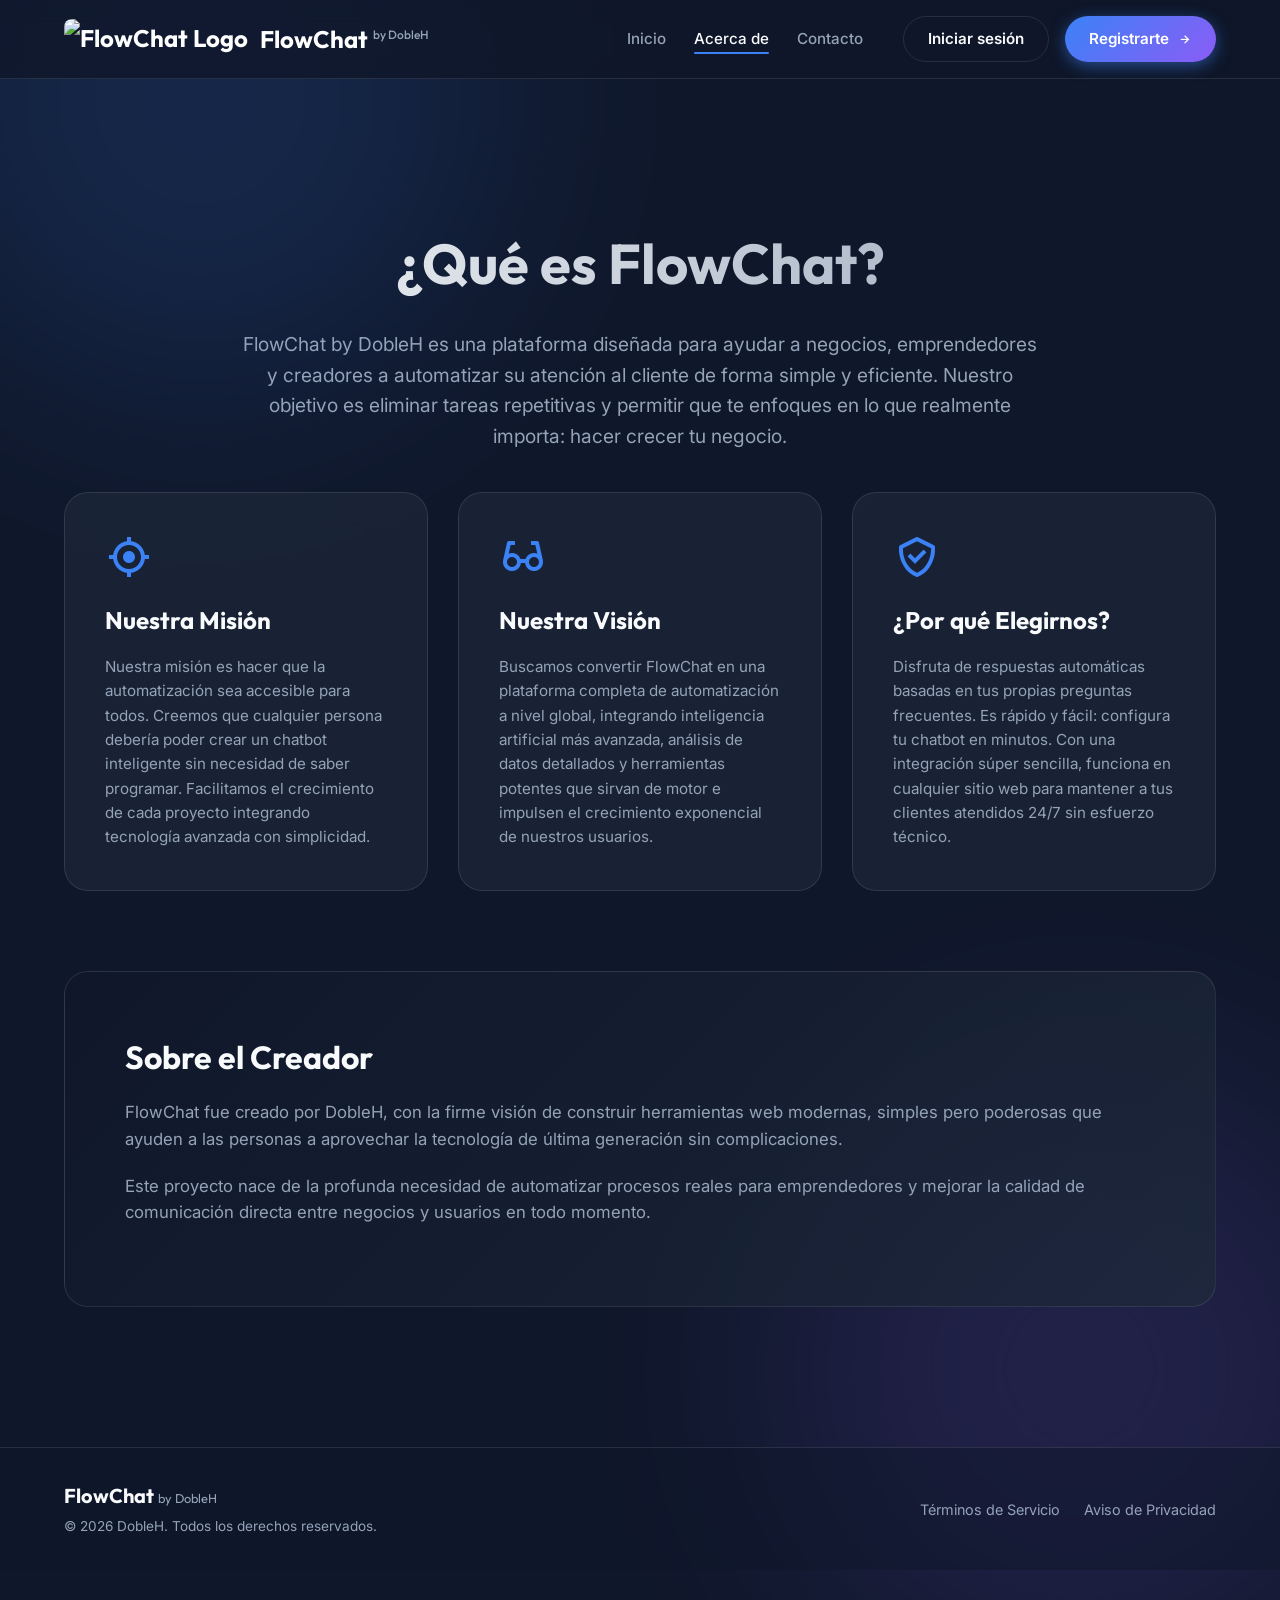
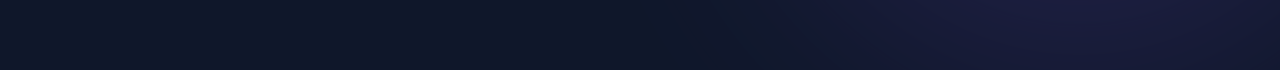
==== acerca-de.html @ f54330cd "ChatFlow By Doble H FlowChat By Doble H es una aplicación en fase beta enfocada en ofrecer una exper" ====
<!DOCTYPE html>
<html lang="es">
<head>
    <meta charset="UTF-8">
    <meta name="viewport" content="width=device-width, initial-scale=1.0">
    <title>Acerca de - FlowChat by DobleH</title>
    <!-- Google Fonts -->
    <link rel="preconnect" href="https://fonts.googleapis.com">
    <link rel="preconnect" href="https://fonts.gstatic.com" crossorigin>
    <link href="https://fonts.googleapis.com/css2?family=Inter:wght@400;500;600;700&family=Outfit:wght@500;700&display=swap" rel="stylesheet">
    <!-- BoxIcons para iconos -->
    <link href='https://unpkg.com/boxicons@2.1.4/css/boxicons.min.css' rel='stylesheet'>
    <link rel="stylesheet" href="styles.css">
    <style>
        .about-header {
            text-align: center;
            padding: 80px 0 40px;
        }

        .about-title {
            font-size: 3.5rem;
            margin-bottom: 20px;
        }

        .about-description {
            font-size: 1.2rem;
            color: var(--text-secondary);
            max-width: 800px;
            margin: 0 auto;
        }

        .about-grid {
            display: grid;
            grid-template-columns: repeat(auto-fit, minmax(300px, 1fr));
            gap: 30px;
            margin-bottom: 80px;
        }

        .about-card {
            background: var(--bg-glass);
            backdrop-filter: blur(16px);
            -webkit-backdrop-filter: blur(16px);
            border: 1px solid var(--border-glass);
            border-radius: var(--radius-lg);
            padding: 40px;
            transition: var(--transition);
        }

        .about-card:hover {
            transform: translateY(-5px);
            box-shadow: 0 10px 30px rgba(0,0,0,0.5);
            border-color: rgba(255, 255, 255, 0.2);
        }

        .about-card i {
            font-size: 3rem;
            color: var(--primary-color);
            margin-bottom: 20px;
            display: inline-block;
        }

        .about-card h3 {
            font-family: var(--font-heading);
            font-size: 1.5rem;
            margin-bottom: 16px;
            color: var(--text-primary);
        }

        .about-card p {
            color: var(--text-secondary);
            font-size: 0.95rem;
        }

        .creator-section {
            background: linear-gradient(135deg, rgba(15, 23, 42, 0.8), rgba(30, 41, 59, 0.8));
            border-radius: var(--radius-lg);
            border: 1px solid var(--border-glass);
            padding: 60px;
            text-align: left;
            display: flex;
            align-items: center;
            gap: 40px;
            margin-bottom: 80px;
        }

        .creator-info h3 {
            font-family: var(--font-heading);
            font-size: 2rem;
            margin-bottom: 16px;
        }

        .creator-info p {
            color: var(--text-secondary);
            font-size: 1.05rem;
            margin-bottom: 20px;
        }

        @media (max-width: 768px) {
            .creator-section {
                flex-direction: column;
                text-align: center;
                padding: 40px 20px;
            }
            .about-title {
                font-size: 2.5rem;
            }
        }
    </style>
</head>
<body>

    <!-- Header Navigation -->
    <header class="header">
        <div class="container header-content">
            <a href="index.html" class="logo">
                <img src="assets/logo.png" alt="FlowChat Logo">
                <span>FlowChat <span class="badge">by DobleH</span></span>
            </a>
            
            <button class="mobile-menu-btn" id="mobile-menu-btn">
                <i class='bx bx-menu'></i>
            </button>

            <nav class="nav-menu" id="nav-menu">
                <ul class="nav-links">
                    <li><a href="index.html">Inicio</a></li>
                    <li><a href="acerca-de.html" class="active">Acerca de</a></li>
                    <li><a href="contacto.html">Contacto</a></li>
                </ul>
                <div class="nav-auth">
                    <a href="https://flowchat-dh.base44.app" class="btn btn-outline" target="_blank" rel="noopener">Iniciar sesión</a>
                    <a href="https://flowchat-dh.base44.app" class="btn btn-primary btn-glow" target="_blank" rel="noopener">Registrarte <i class='bx bx-right-arrow-alt'></i></a>
                </div>
            </nav>
        </div>
    </header>

    <!-- Main Content -->
    <main class="main-content" style="display: block;">
        <div class="container">
            
            <div class="about-header fade-in">
                <h1 class="title about-title">¿Qué es FlowChat?</h1>
                <p class="about-description">FlowChat by DobleH es una plataforma diseñada para ayudar a negocios, emprendedores y creadores a automatizar su atención al cliente de forma simple y eficiente. Nuestro objetivo es eliminar tareas repetitivas y permitir que te enfoques en lo que realmente importa: hacer crecer tu negocio.</p>
            </div>

            <div class="about-grid">
                <div class="about-card fade-in">
                    <i class='bx bx-target-lock'></i>
                    <h3>Nuestra Misión</h3>
                    <p>Nuestra misión es hacer que la automatización sea accesible para todos. Creemos que cualquier persona debería poder crear un chatbot inteligente sin necesidad de saber programar. Facilitamos el crecimiento de cada proyecto integrando tecnología avanzada con simplicidad.</p>
                </div>

                <div class="about-card fade-in" style="transition-delay: 0.1s;">
                    <i class='bx bx-glasses'></i>
                    <h3>Nuestra Visión</h3>
                    <p>Buscamos convertir FlowChat en una plataforma completa de automatización a nivel global, integrando inteligencia artificial más avanzada, análisis de datos detallados y herramientas potentes que sirvan de motor e impulsen el crecimiento exponencial de nuestros usuarios.</p>
                </div>

                <div class="about-card fade-in" style="transition-delay: 0.2s;">
                    <i class='bx bx-check-shield'></i>
                    <h3>¿Por qué Elegirnos?</h3>
                    <p>Disfruta de respuestas automáticas basadas en tus propias preguntas frecuentes. Es rápido y fácil: configura tu chatbot en minutos. Con una integración súper sencilla, funciona en cualquier sitio web para mantener a tus clientes atendidos 24/7 sin esfuerzo técnico.</p>
                </div>
            </div>

            <div class="creator-section slide-in-right">
                <div class="creator-info">
                    <h3>Sobre el Creador</h3>
                    <p>FlowChat fue creado por DobleH, con la firme visión de construir herramientas web modernas, simples pero poderosas que ayuden a las personas a aprovechar la tecnología de última generación sin complicaciones.</p>
                    <p>Este proyecto nace de la profunda necesidad de automatizar procesos reales para emprendedores y mejorar la calidad de comunicación directa entre negocios y usuarios en todo momento.</p>
                </div>
            </div>

        </div>
    </main>

    <!-- Footer -->
    <footer class="footer">
        <div class="container footer-content">
            <div class="footer-logo">
                <span class="logo-text">FlowChat <span style="font-size:0.8rem; font-weight:normal; color:var(--text-secondary)">by DobleH</span></span>
                <p>© 2026 DobleH. Todos los derechos reservados.</p>
            </div>
            <div class="footer-links">
                <a href="terminos.html">Términos de Servicio</a>
                <a href="privacidad.html">Aviso de Privacidad</a>
            </div>
        </div>
    </footer>

    <script src="script.js"></script>
</body>
</html>
---- styles.css ----
/* =========================================
   VARIABLES & RESET
========================================= */
:root {
    /* Paleta de colores Dark Theme Moderna */
    --bg-dark: #0f172a;      /* Slate 900 */
    --bg-card: #1e293b;      /* Slate 800 */
    --bg-glass: rgba(30, 41, 59, 0.7);
    --border-glass: rgba(255, 255, 255, 0.1);
    
    --text-primary: #f8fafc; /* Slate 50 */
    --text-secondary: #94a3b8; /* Slate 400 */
    
    --primary-color: #3b82f6; /* Blue 500 */
    --primary-hover: #2563eb; /* Blue 600 */
    --primary-glow: rgba(59, 130, 246, 0.5);
    
    --accent-color: #8b5cf6;  /* Violet 500 */
    --accent-glow: rgba(139, 92, 246, 0.5);

    --success-color: #10b981;
    --error-color: #ef4444;

    /* Tipografías */
    --font-heading: 'Outfit', sans-serif;
    --font-body: 'Inter', sans-serif;

    /* Espaciados y Bordes */
    --radius-md: 12px;
    --radius-lg: 24px;
    --radius-pill: 9999px;
    --transition: all 0.3s cubic-bezier(0.4, 0, 0.2, 1);
}

* {
    margin: 0;
    padding: 0;
    box-sizing: border-box;
}

body {
    font-family: var(--font-body);
    background-color: var(--bg-dark);
    color: var(--text-primary);
    line-height: 1.6;
    overflow-x: hidden;
    position: relative;
    min-height: 100vh;
    display: flex;
    flex-direction: column;
}

/* Background Ambient Glow */
body::before, body::after {
    content: '';
    position: absolute;
    width: 600px;
    height: 600px;
    border-radius: 50%;
    filter: blur(120px);
    z-index: -1;
    opacity: 0.15;
}

body::before {
    top: -200px;
    left: -100px;
    background: var(--primary-color);
}

body::after {
    bottom: -100px;
    right: -100px;
    background: var(--accent-color);
}

.container {
    max-width: 1200px;
    margin: 0 auto;
    padding: 0 24px;
}

a {
    text-decoration: none;
    color: inherit;
    transition: var(--transition);
}

/* =========================================
   BUTTONS
========================================= */
.btn {
    display: inline-flex;
    align-items: center;
    justify-content: center;
    gap: 8px;
    padding: 10px 24px;
    border-radius: var(--radius-pill);
    font-weight: 600;
    font-size: 0.95rem;
    cursor: pointer;
    transition: var(--transition);
    border: none;
    outline: none;
    font-family: var(--font-body);
}

.btn-primary {
    background: linear-gradient(135deg, var(--primary-color), var(--accent-color));
    color: white;
    box-shadow: 0 4px 15px var(--primary-glow);
}

.btn-primary:hover {
    box-shadow: 0 6px 25px var(--primary-glow);
    transform: translateY(-2px);
}

.btn-outline {
    background: transparent;
    color: var(--text-primary);
    border: 1px solid var(--border-glass);
}

.btn-outline:hover {
    background: rgba(255, 255, 255, 0.05);
    border-color: rgba(255, 255, 255, 0.2);
}

/* =========================================
   HEADER & NAVIGATION
========================================= */
.header {
    position: sticky;
    top: 0;
    z-index: 100;
    background: rgba(15, 23, 42, 0.8);
    backdrop-filter: blur(12px);
    -webkit-backdrop-filter: blur(12px);
    border-bottom: 1px solid var(--border-glass);
    padding: 16px 0;
}

.header-content {
    display: flex;
    justify-content: space-between;
    align-items: center;
}

.logo {
    display: flex;
    align-items: center;
    gap: 12px;
    font-family: var(--font-heading);
    font-size: 1.5rem;
    font-weight: 700;
    color: white;
}

.logo img {
    height: 40px;
    width: auto;
    border-radius: 8px;
    object-fit: contain;
}

.badge {
    font-size: 0.75rem;
    font-weight: 500;
    color: var(--text-secondary);
    vertical-align: super;
}

.nav-menu {
    display: flex;
    align-items: center;
    gap: 40px;
}

.nav-links {
    display: flex;
    list-style: none;
    gap: 28px;
}

.nav-links a {
    color: var(--text-secondary);
    font-size: 0.95rem;
    font-weight: 500;
    position: relative;
}

.nav-links a:hover, .nav-links a.active {
    color: var(--text-primary);
}

.nav-links a.active::after {
    content: '';
    position: absolute;
    bottom: -6px;
    left: 0;
    width: 100%;
    height: 2px;
    background: var(--primary-color);
    border-radius: 2px;
}

.nav-auth {
    display: flex;
    gap: 16px;
}

.mobile-menu-btn {
    display: none;
    background: none;
    border: none;
    color: var(--text-primary);
    font-size: 2rem;
    cursor: pointer;
}

/* =========================================
   MAIN LAYOUT (CONTACT HERO)
========================================= */
.main-content {
    flex: 1;
    display: flex;
    align-items: center;
    padding: 60px 0;
}

.contact-section {
    display: grid;
    grid-template-columns: 1fr 1fr;
    gap: 60px;
    align-items: center;
}

/* =========================================
   CONTACT CARD & FORM
========================================= */
.contact-card {
    background: var(--bg-glass);
    backdrop-filter: blur(16px);
    -webkit-backdrop-filter: blur(16px);
    border: 1px solid var(--border-glass);
    border-radius: var(--radius-lg);
    padding: 48px;
    box-shadow: 0 25px 50px -12px rgba(0, 0, 0, 0.5);
    position: relative;
    overflow: hidden;
}

.contact-header {
    margin-bottom: 32px;
}

.title {
    font-family: var(--font-heading);
    font-size: 3rem;
    font-weight: 700;
    margin-bottom: 12px;
    background: linear-gradient(to right, #fff, #94a3b8);
    -webkit-background-clip: text;
    background-clip: text;
    -webkit-text-fill-color: transparent;
}

.subtitle {
    font-size: 1.1rem;
    color: var(--text-primary);
    font-weight: 500;
    margin-bottom: 8px;
}

.description {
    color: var(--text-secondary);
    font-size: 0.95rem;
}

.contact-form {
    display: flex;
    flex-direction: column;
    gap: 20px;
}

.form-group {
    display: flex;
    flex-direction: column;
    gap: 8px;
}

.form-group label {
    font-size: 0.85rem;
    font-weight: 600;
    color: var(--text-secondary);
    text-transform: uppercase;
    letter-spacing: 0.5px;
}

.input-wrapper {
    position: relative;
    display: flex;
    align-items: flex-start;
}

.input-wrapper i {
    position: absolute;
    left: 16px;
    top: 14px;
    color: var(--text-secondary);
    font-size: 1.25rem;
    transition: var(--transition);
}

.input-wrapper input,
.input-wrapper textarea {
    width: 100%;
    background: rgba(15, 23, 42, 0.6);
    border: 1px solid var(--border-glass);
    border-radius: var(--radius-md);
    padding: 14px 16px 14px 48px;
    color: var(--text-primary);
    font-family: var(--font-body);
    font-size: 1rem;
    transition: var(--transition);
}

.input-wrapper textarea {
    padding-left: 16px; 
    resize: vertical;
    min-height: 120px;
}

/* Corrección de padding para textarea (no lleva icono dentro) */
.input-wrapper:has(textarea) i {
    display: none;
}

.input-wrapper input:focus,
.input-wrapper textarea:focus {
    outline: none;
    border-color: var(--primary-color);
    background: rgba(15, 23, 42, 0.9);
    box-shadow: 0 0 0 4px rgba(59, 130, 246, 0.1);
}

.input-wrapper input:focus + i {
    color: var(--primary-color);
}

.btn-submit {
    margin-top: 10px;
    padding: 16px;
    font-size: 1.1rem;
}

/* =========================================
   ILLUSTRATION SIDE
========================================= */
.illustration-card {
    position: relative;
    display: flex;
    justify-content: center;
    align-items: center;
}

.image-wrapper {
    position: relative;
    z-index: 2;
    border-radius: var(--radius-lg);
    overflow: hidden;
    box-shadow: 0 20px 40px rgba(0,0,0,0.6);
    border: 1px solid var(--border-glass);
}

.floating-img {
    width: 100%;
    max-width: 500px;
    height: auto;
    display: block;
    animation: floating 6s ease-in-out infinite;
    background: var(--bg-card); /* Por si la imagen no carga */
}

.glow-bg {
    position: absolute;
    top: 50%;
    left: 50%;
    transform: translate(-50%, -50%);
    width: 80%;
    height: 80%;
    background: radial-gradient(circle, var(--accent-glow) 0%, transparent 70%);
    z-index: 1;
    filter: blur(40px);
    animation: pulse 4s ease-in-out infinite alternate;
}

/* Info Glass Box OVER Image */
.info-box {
    position: absolute;
    bottom: -30px;
    right: -20px;
    background: var(--bg-glass);
    backdrop-filter: blur(20px);
    -webkit-backdrop-filter: blur(20px);
    border: 1px solid var(--border-glass);
    padding: 24px;
    border-radius: var(--radius-md);
    display: flex;
    gap: 16px;
    align-items: flex-start;
    z-index: 3;
    box-shadow: 0 15px 35px rgba(0,0,0,0.4);
    max-width: 300px;
    animation: slideUp 0.8s ease-out 0.5s both;
}

.info-box i {
    font-size: 2rem;
    color: var(--accent-color);
    background: rgba(139, 92, 246, 0.15);
    padding: 12px;
    border-radius: 12px;
}

.info-box h3 {
    font-family: var(--font-heading);
    font-size: 1.1rem;
    margin-bottom: 4px;
}

.info-box p {
    font-size: 0.85rem;
    color: var(--text-secondary);
    margin-bottom: 12px;
}

.link-btn {
    display: inline-flex;
    align-items: center;
    gap: 4px;
    font-size: 0.9rem;
    font-weight: 600;
    color: var(--primary-color);
}

.link-btn:hover {
    color: var(--primary-hover);
    gap: 8px;
}

/* =========================================
   FOOTER
========================================= */
.footer {
    border-top: 1px solid var(--border-glass);
    padding: 32px 0;
    background: rgba(15, 23, 42, 0.5);
}

.footer-content {
    display: flex;
    justify-content: space-between;
    align-items: center;
}

.footer-logo {
    display: flex;
    flex-direction: column;
    gap: 4px;
}

.logo-text {
    font-family: var(--font-heading);
    font-weight: 700;
    font-size: 1.25rem;
}

.footer-logo p {
    font-size: 0.85rem;
    color: var(--text-secondary);
}

.footer-links {
    display: flex;
    gap: 24px;
}

.footer-links a {
    color: var(--text-secondary);
    font-size: 0.9rem;
}

.footer-links a:hover {
    color: var(--primary-color);
}

/* =========================================
   ALERTS / NOTIFICATIONS
========================================= */
.form-alert {
    padding: 12px 16px;
    border-radius: var(--radius-md);
    font-size: 0.9rem;
    font-weight: 500;
    display: flex;
    align-items: center;
    gap: 8px;
}

.form-alert.hidden {
    display: none;
}

.form-alert.success {
    background: rgba(16, 185, 129, 0.1);
    border: 1px solid var(--success-color);
    color: var(--success-color);
}

.form-alert.error {
    background: rgba(239, 68, 68, 0.1);
    border: 1px solid var(--error-color);
    color: var(--error-color);
}

/* =========================================
   ANIMATIONS & EFFECTS
========================================= */
@keyframes floating {
    0% { transform: translateY(0px); }
    50% { transform: translateY(-15px); }
    100% { transform: translateY(0px); }
}

@keyframes pulse {
    0% { transform: translate(-50%, -50%) scale(1); opacity: 0.5; }
    100% { transform: translate(-50%, -50%) scale(1.1); opacity: 0.8; }
}

@keyframes slideUp {
    from { transform: translateY(20px); opacity: 0; }
    to { transform: translateY(0); opacity: 1; }
}

/* Intersection Observer Classes */
.fade-in {
    opacity: 0;
    transform: translateY(20px);
    transition: opacity 0.8s ease-out, transform 0.8s ease-out;
}

.fade-in.visible {
    opacity: 1;
    transform: translateY(0);
}

.slide-in-right {
    opacity: 0;
    transform: translateX(30px);
    transition: opacity 0.8s ease-out, transform 0.8s ease-out;
}

.slide-in-right.visible {
    opacity: 1;
    transform: translateX(0);
}

/* =========================================
   RESPONSIVE (MEDIA QUERIES)
========================================= */
@media (max-width: 992px) {
    .contact-section {
        grid-template-columns: 1fr;
        gap: 40px;
    }
    
    .contact-card {
        padding: 32px;
    }
    
    .info-box {
        bottom: -20px;
        right: 0;
        left: 0;
        margin: 0 auto;
        transform: translateY(50%);
    }

    .illustration-card {
        margin-bottom: 40px; /* Space for the floating info box */
        padding: 0 20px;
    }
    
    .floating-img {
        max-width: 100%;
    }
}

@media (max-width: 768px) {
    .header-content {
        position: relative;
    }

    .mobile-menu-btn {
        display: block;
    }

    .nav-menu {
        position: absolute;
        top: 100%;
        left: 0;
        width: 100%;
        background: var(--bg-card);
        flex-direction: column;
        padding: 24px;
        border-radius: 0 0 var(--radius-lg) var(--radius-lg);
        box-shadow: 0 10px 30px rgba(0,0,0,0.5);
        clip-path: polygon(0 0, 100% 0, 100% 0, 0 0); /* Animación de apertura origin */
        transition: clip-path 0.4s ease-in-out;
        gap: 24px;
        border: 1px solid var(--border-glass);
        border-top: none;
    }

    .nav-menu.open {
        clip-path: polygon(0 0, 100% 0, 100% 100%, 0 100%);
    }

    .nav-links {
        flex-direction: column;
        width: 100%;
        text-align: center;
    }

    .nav-auth {
        flex-direction: column;
        width: 100%;
    }

    .nav-auth .btn {
        width: 100%;
    }

    .title {
        font-size: 2.2rem;
    }

    .footer-content {
        flex-direction: column;
        gap: 16px;
        text-align: center;
    }
}
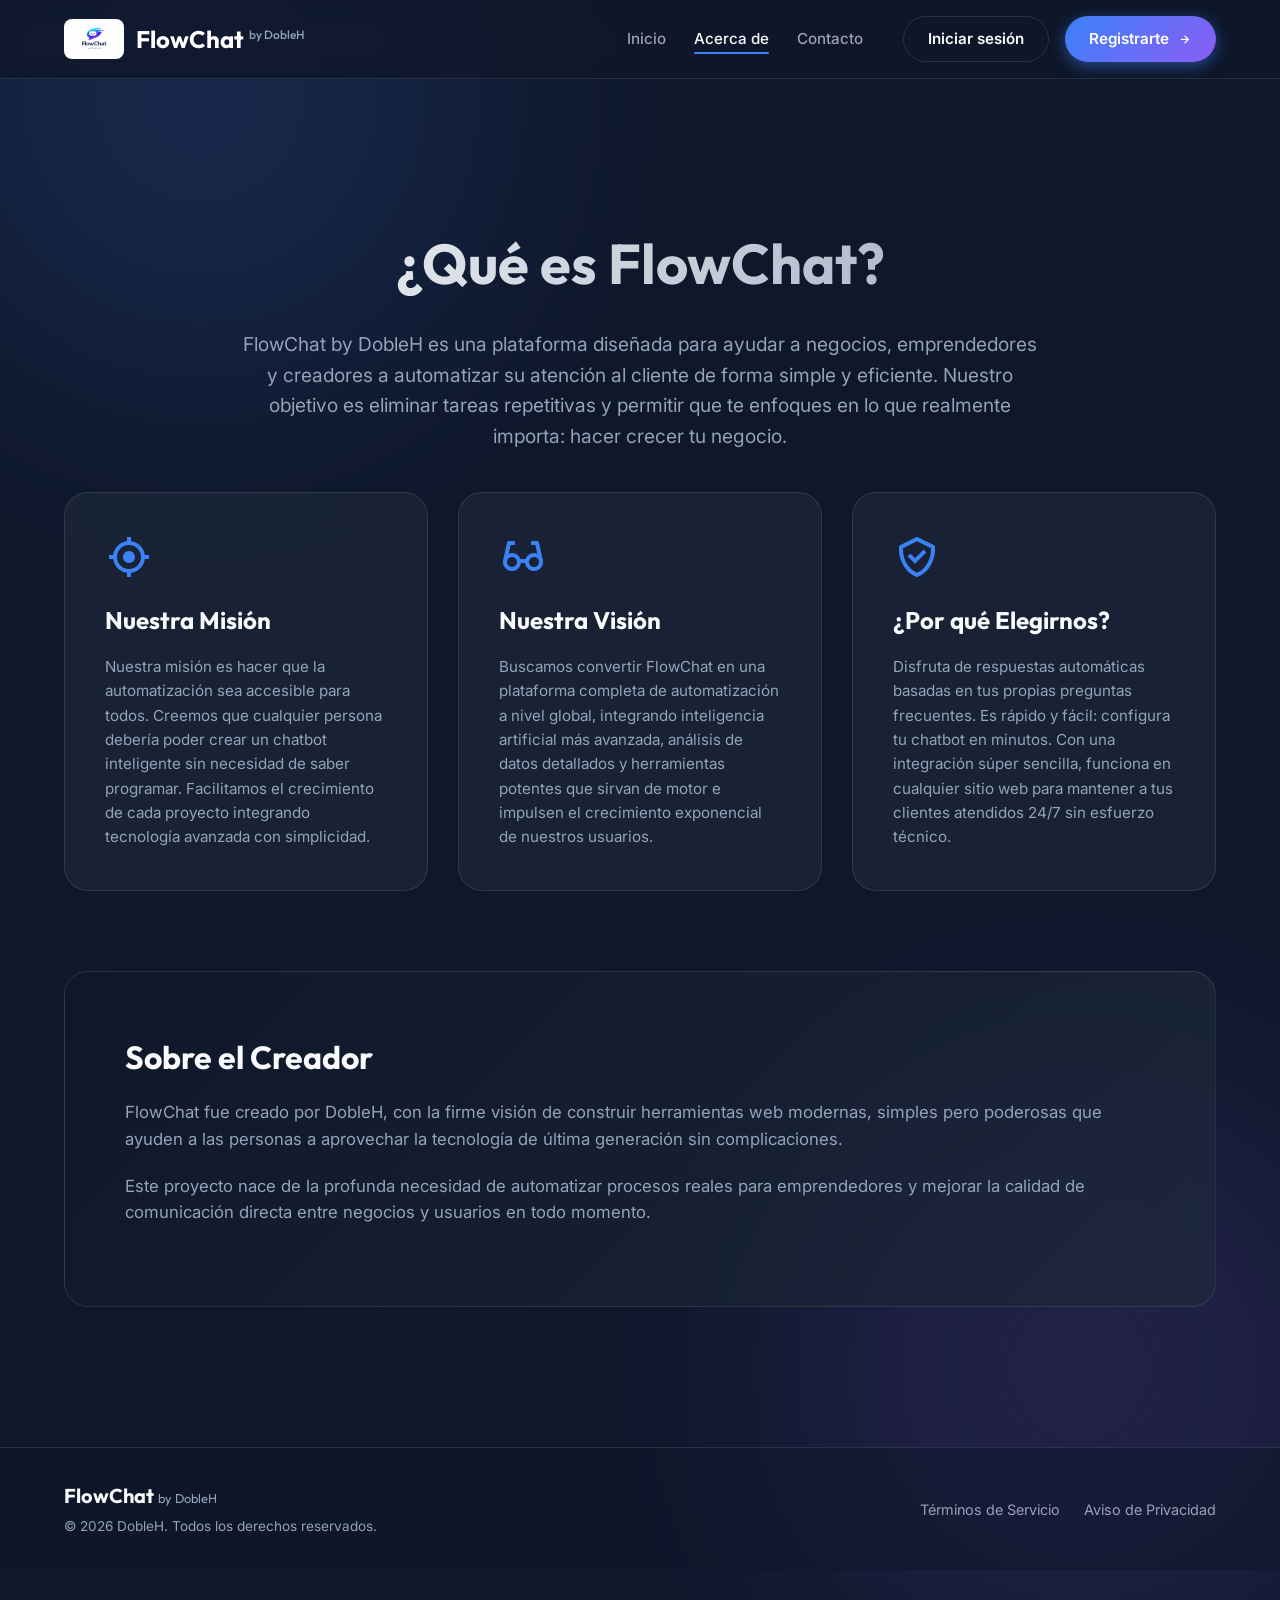
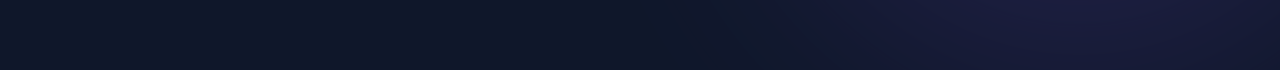
==== commit 71b8258f: "Add files via upload" ====
--- a/acerca-de.html
+++ b/acerca-de.html
@@ -113,7 +113,7 @@
     <header class="header">
         <div class="container header-content">
             <a href="index.html" class="logo">
-                <img src="assets/logo.png" alt="FlowChat Logo">
+                <img src="images/logo.png" alt="FlowChat Logo">
                 <span>FlowChat <span class="badge">by DobleH</span></span>
             </a>
             
